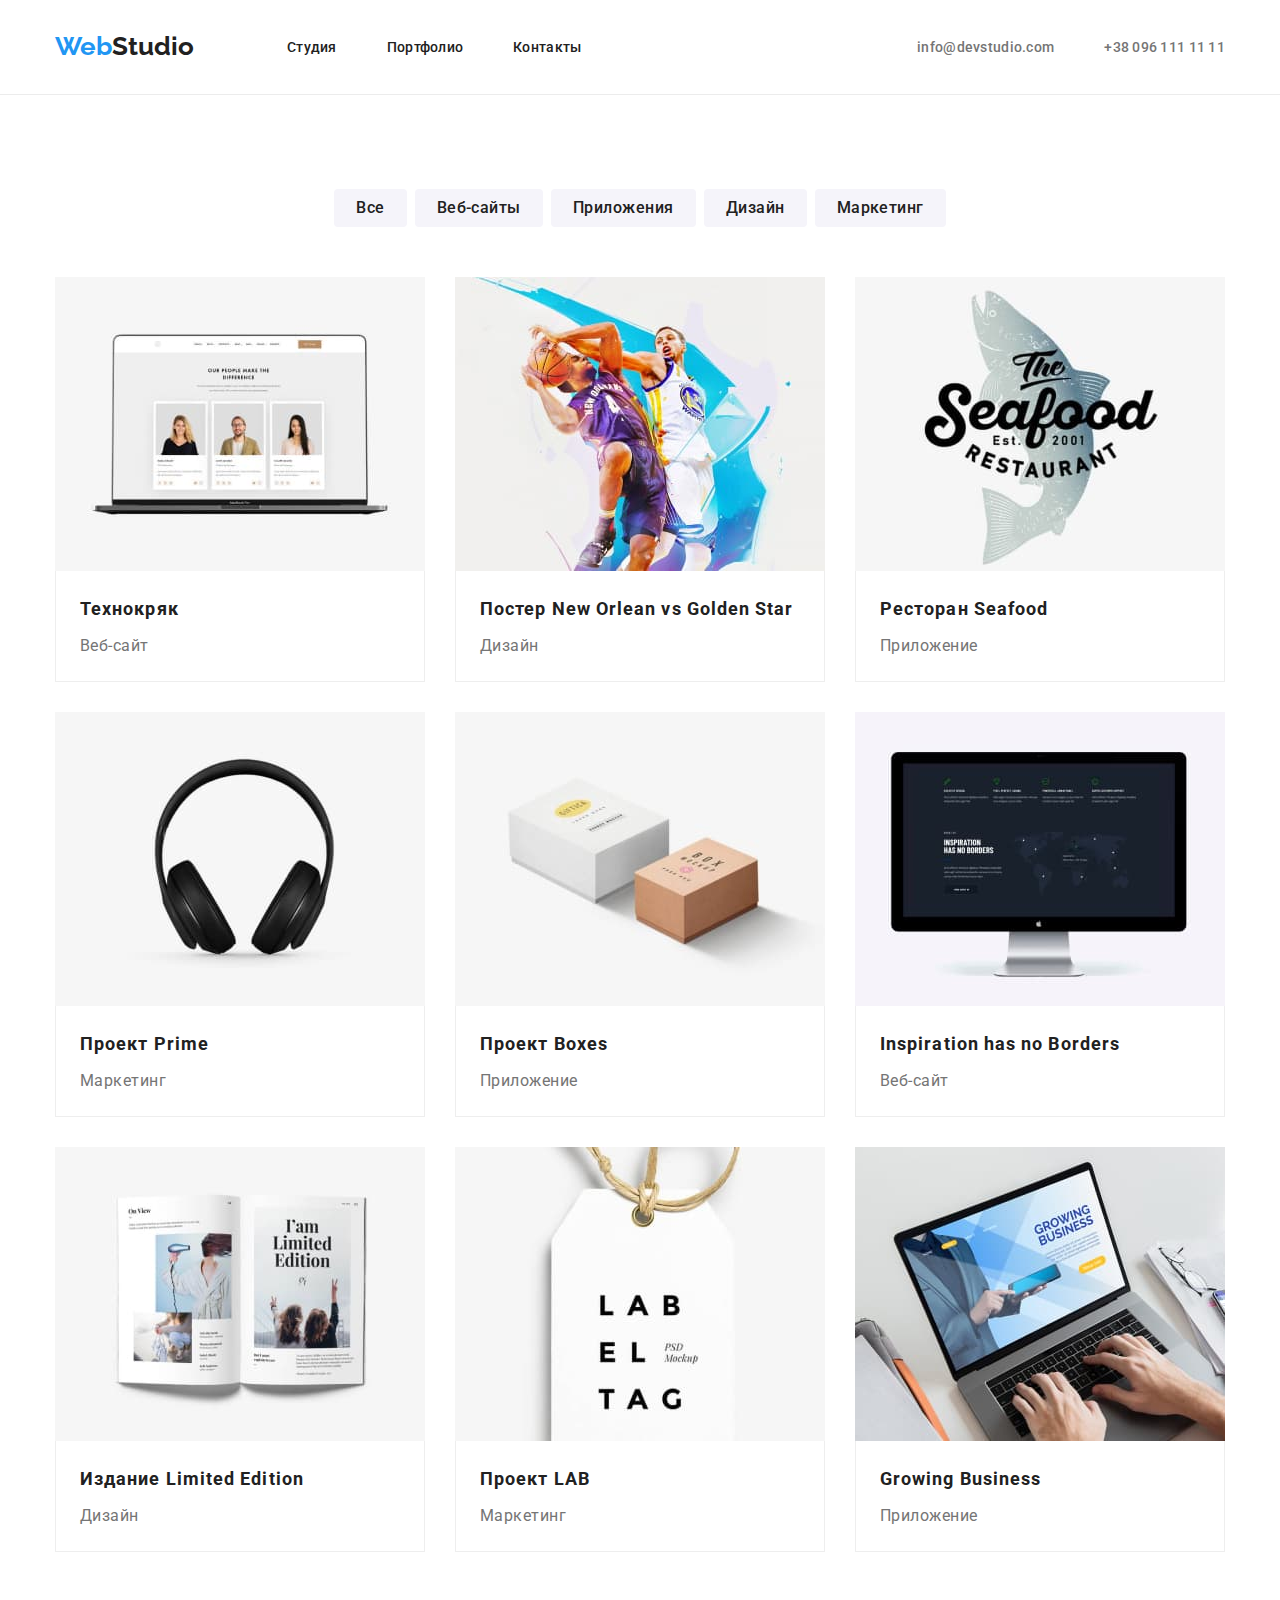
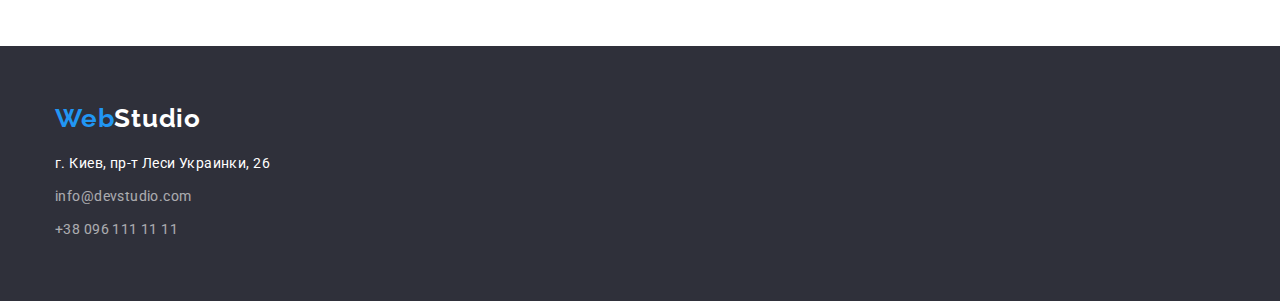
==== portfolio.html @ 2dd40946 "cloned hw3" ====
<!DOCTYPE html>
<html lang="ru">
<head>
    <meta charset="UTF-8">
    <meta http-equiv="X-UA-Compatible" content="IE=edge">
    <meta name="viewport" content="width=device-width, initial-scale=1.0">
    <title>Porfolio</title>
    <link rel="preconnect" href="https://fonts.gstatic.com">
    <link href="https://fonts.googleapis.com/css2?family=Raleway:wght@700&family=Roboto:wght@400;500;700;900&display=swap" rel="stylesheet">
    <link rel="stylesheet" href="https://cdnjs.cloudflare.com/ajax/libs/modern-normalize/1.0.0/modern-normalize.min.css">
    <link rel="stylesheet" href="./css/styles.css">
</head>
<body>
    <header class="page-header">
        <div class="container">
        <nav class="container-nav">
       <a href="./index.html" class="logo"><span class="span-logo">Web</span>Studio</a>
       <ul class="site-nav">
           <li class="item"> <a href="./index.html" class="link">Студия</a> </li>
           <li class="item"> <a href="./portfolio.html" class="link">Портфолио</a> </li>
           <li class="item"> <a href="" class="link">Контакты</a> </li>
        </ul>  
        </nav>
       <ul class="contact-info">
           <li class="item"> <a href="mailto:info@devstudio.com" class="link">info@devstudio.com </a> </li>
           <li class="item"> <a href="tel:+380961111111" class="link">+38 096 111 11 11 </a> </li>
       </ul>
       </div>
    </header>
     <main>
         <section class="section">
             <div class="container">
             <ul class=" buttons button-list" >
                 <li class="list-for-button"><button type="button" class="button">Все</button></li>
                 <li class="list-for-button"><button type="button" class="button">Веб-сайты</button></li>
                 <li class="list-for-button"><button type="button" class="button">Приложения</button></li>
                 <li class="list-for-button"><button type="button" class="button">Дизайн</button></li>
                 <li class="list-for-button"><button type="button" class="button">Маркетинг</button></li>
             </ul>
             <ul class=" main-info flex-container">
                 <li class="flex-elements">
                     <img class="flex-image" src="./images/home2/photo1.jpg" alt="Веб-сайт" width="370" height="294">
                     <div class="flex-text-cnt">
                        <h2 class="info-header">Технокряк</h2>
                        <p class="info-contant">Веб-сайт</p>
                     </div>
                 </li>
                 <li class="flex-elements">
                    <img class="flex-image" src="./images/home2/photo2.jpg" alt="Дизайн" width="370" height="294">
                    <div class="flex-text-cnt">
                    <h2 class="info-header">Постер New Orlean vs Golden Star</h2>
                    <p class="info-contant">Дизайн</p>
                    </div>
                </li>
                <li class="flex-elements">
                    <img class="flex-image" src="./images/home2/photo3.jpg" alt="Приложение" width="370" height="294">
                    <div class="flex-text-cnt">
                        <h2 class="info-header">Ресторан Seafood</h2>
                        <p class="info-contant">Приложение</p>
                    </div>
                </li>
                <li class="flex-elements">
                    <img class="flex-image" src="./images/home2/photo4.jpg" alt="Маркетинг" width="370" height="294">
                    <div class="flex-text-cnt">
                        <h2 class="info-header">Проект Prime</h2>
                        <p class="info-contant">Маркетинг</p>
                    </div>
                </li>
                <li class="flex-elements">
                    <img class="flex-image" src="./images/home2/photo5.jpg" alt="Приложение" width="370" height="294">
                    <div class="flex-text-cnt">
                        <h2 class="info-header">Проект Boxes</h2>
                        <p class="info-contant">Приложение</p>
                    </div>
                </li>
                <li class="flex-elements">
                    <img class="flex-image" src="./images/home2/photo6.jpg" alt="Веб-сайт" width="370" height="294">
                    <div class="flex-text-cnt">
                        <h2 class="info-header">Inspiration has no Borders</h2>
                        <p class="info-contant">Веб-сайт</p>
                    </div>
                </li>
                <li class="flex-elements">
                    <img class="flex-image" src="./images/home2/photo7.jpg" alt="Дизайн" width="370" height="294">
                    <div class="flex-text-cnt">
                        <h2 class="info-header">Издание Limited Edition</h2>
                        <p class="info-contant">Дизайн</p>
                    </div>
                </li>
                <li class="flex-elements">
                    <img class="flex-image" src="./images/home2/photo8.jpg" alt="Маркетинг" width="370" height="294">
                    <div class="flex-text-cnt">
                        <h2 class="info-header">Проект LAB</h2>
                        <p class="info-contant">Маркетинг</p>
                    </div>
                </li>
                <li class="flex-elements">
                    <img class="flex-image" src="./images/home2/photo9.jpg" alt="Приложение" width="370" height="294">
                    <div class="flex-text-cnt">
                        <h2 class="info-header">Growing Business</h2>
                        <p class="info-contant">Приложение</p>
                    </div>
                </li>
             </ul>
            </div>
         </section>
     </main>
     <footer class="contacs-footer">
        <div class="container">
       <a href="./index.html" class="logo footer-link"><span class="span-logo">Web</span>Studio </a>
          <address class="address-cnt">
              
              <ul>
               <li class="footer-list"> <a class="footer-link" href="https://goo.gl/maps/rLmu8nEPgyhnmsDD9" target="_blank" rel="noopener noreferrer"> г. Киев, пр-т Леси Украинки, 26 </a></li>
               <li class="footer-list"> <a class="footer-link opacity-class" href="mailto:info@devstudio.com">info@devstudio.com </a> </li>
               <li class="footer-list"> <a class="footer-link opacity-class" href="tel:+380961111111">+38 096 111 11 11 </a> </li>
           </ul>
          </address>
       </div>
   </footer>
</body>
</html>
---- css/styles.css ----
:root{
    --primary-text-color: #757575;
    --title-text-color: #212121;
    --accent-color: #2196F3;
    --primary-white-color: #FFFFFF;
    --primary-bg-color: #F5F4FA;

}

body {
    font-family:'Roboto', sans-serif, 'Raleway', sans-serif;
    color: var(--title-text-color);
}
ul {
    list-style-type: none;
    margin: 0;
    padding: 0;
}
h1,h2,h3,p {
    margin: 0;
}
.section {
    padding-top: 94px;
    padding-bottom: 94px;
}
.container {
    padding-left: 15px;
    padding-right: 15px;
    margin-left: auto;
    margin-right: auto;
    width: 1200px;
}
.page-header {
    border-bottom: 1px solid #ECECEC;
    padding-top: 32px;
    padding-bottom: 32px;
}
.page-header .container {
    display: flex;
    align-items: center;
}
.container-nav {
display: flex;
align-items: center;

}

.site-nav {
    display: flex;
    margin-left: 93px;
}
.site-nav .item {
    margin-right: 50px;
}

.site-nav .item:last-child {
    margin-right: 0px;
}
.contact-info {
    display: flex;
    margin-left: auto;
    color: var(--primary-text-color);
}
.contact-info .item + .item {
    margin-left: 50px;
}
.logo {
    font-family: Raleway;
    font-weight: bold;
    font-size: 26px;
    text-decoration: none;
    color: inherit;
}
.logo .span-logo {
    color: var(--accent-color);
}

.link{
    display: block;
    font-size: 14px;
    font-weight: 500;
    line-height: 16px;
    letter-spacing: 0.02em;
    text-align: left;
    color: inherit;
    text-decoration: none;
}
.link:hover,
.link:focus{
    color: var(--accent-color);
}
.hero {
    background-color:#2F303A;
    text-align: center;
    padding-bottom: 200px;
    padding-top: 200px;
}
.hero .order-header {
    margin-top: 0px;
    margin-bottom: 30px;
    color: var(--primary-white-color);
    font-size: 44px;
    font-weight: 900;
    line-height: 60px;
    letter-spacing: 0.06em;
    text-align: center;
    text-transform: uppercase;
}
.order-button {
    display: inline;
}
.hero .order-button {
    color: var(--primary-white-color);
    background-color: var(--accent-color);
    padding: 10px 32px;
    font-family: Roboto;
    font-size: 16px;
    font-weight: 700;
    line-height: 30px;
    letter-spacing: 0.06em;  
    border: none;  
    border-radius: 4px;
}
.company-values {
    display: none;
}
.future-list {
    display: flex;
    flex-wrap: wrap;
}
.future-list .item {
    width: 270px;
}
.future-list .item:not(:last-child) {
    margin-right: 30px;
}

.feauters {
    padding-top: 94px;
}

.feauters .paragraph-header {
    font-size: 14px;
    font-weight: 700;
    line-height: 16px;
    letter-spacing: 0.03em;
    text-align: left;
    text-transform: uppercase;
    margin-bottom: 10px;
}
.feauters .paragraph-content {
    color: var(--primary-text-color);
    font-size: 14px;
    font-weight: 400;
    line-height: 24px;
    letter-spacing: 0.03em;
    text-align: left;  
}
.our-work  {
    font-size: 36px;    
    font-weight: 700;
    line-height: 42px;
    letter-spacing: 0.03em;
    text-align: center;
    margin-bottom: 50px;
    margin-top: 0px;
}
.work-item {
    display: flex;

}
.img-item {
    margin-left: 30px;
}
.work-item .img-item:first-child {
    margin-left: 0px;
}
.team {
    background-color: var(--primary-bg-color);
    padding-top: 94px;
}
.team .team-header {
    font-size: 36px;
    font-weight: 700;
    line-height: 42px;
    letter-spacing: 0.03em;
    text-align: center;
    margin-bottom: 50px;
    margin-top: 0px;
}
.team .members-header {
    font-size: 16px;
    font-weight: 500;
    line-height: 19px;
    letter-spacing: 0.03em;
    margin: 0px 0px 10px 0px;
}
.team .position {
    color: var(--primary-text-color);
    font-size: 16px;
    font-weight: 400;
    line-height: 19px;
    letter-spacing: 0.03em;
    margin: 0px;
}
.member-list {
    display: flex;
}
.member-list .members {
    margin-left: 30px;
    text-align: center;
}
.member-list .members:first-child {
    margin-left: 0px;
}
.team-img {
    display: block;
    max-width: 100%;
}
.member-cnt {
    padding-top: 30px;
    padding-bottom: 30px;
}
.contacs-footer {
    background: #2F303A;
    padding-top: 60px;
    padding-bottom: 60px;
}
.footer-link{
    color: var(--primary-white-color);
    text-decoration: none;
    font-size: 14px;
    font-weight: 400;
    line-height: 24px;
    letter-spacing: 0.03em;
    text-align: left;  
}
.address-cnt {
    margin-top: 20px;
    font-style: normal;
}
.footer-list {
    margin-bottom: 9px;
}
.footer-list:last-child {
    margin-bottom: 0px;
}
.opacity-class{
    opacity: 60%;
}
.contacs-footer .logo {
    font-family: Raleway;
    font-weight: bold;
    font-size: 26px;
    text-decoration: none;
}
.button-list {
    display: flex;
    justify-content: center;
}
.list-for-button {
    margin-right: 8px;
}
.list-for-button:last-child {
    margin-right: 0px;
}
.button {
    border-radius: 4px;
    border: none;
    padding: 6px 22px;
    font-size: 16px;
    font-weight: 500;
    line-height: 26px;
    letter-spacing: 0.03em;
    background-color: var(--primary-bg-color);
    text-decoration: none;
    color: var(--title-text-color); 
    text-align: center;   
}

.button-list li button:hover, button li button:focus {
    background-color: var(--accent-color);
    color: var(--primary-white-color);
}
.buttons {
    padding-bottom: 0px;
}
.main-info {
    margin-left: auto;
    margin-right: auto;
    margin-top: 50px;
}
.flex-container {
    display: flex;
    flex-wrap: wrap;
}
.flex-elements {
    width: calc((100% - 2 * 30px) / 3);
    margin-right: 30px;
    margin-bottom: 30px;
}
.flex-elements:nth-child(3n) {
    margin-right: 0px;
}
.flex-elements:nth-last-child(-n +3 ) {
    margin-bottom: 0px;
}
.flex-image {
    display: block;
}
.flex-text-cnt {
    border: 1px solid #EEEEEE;
    border-top: none;
    padding: 20px 24px;
}

.main-info .info-header{
    font-size: 18px;
    font-weight: 700;
    line-height: 36px;
    letter-spacing: 0.06em;
    text-align: left;
    margin: 0px 0px 4px 0px;
}
.main-info .info-contant{
    color: var(--primary-text-color);
    font-size: 16px;
    font-weight: 400;
    line-height: 30px;
    letter-spacing: 0.03em;
    text-align: left;
    margin: 0px;
}

.card {
    border-radius: 4px;
    box-shadow: 0px 0px 0px rgb(0 0 0 / 20%);
    background-color: var(--primary-white-color);
}
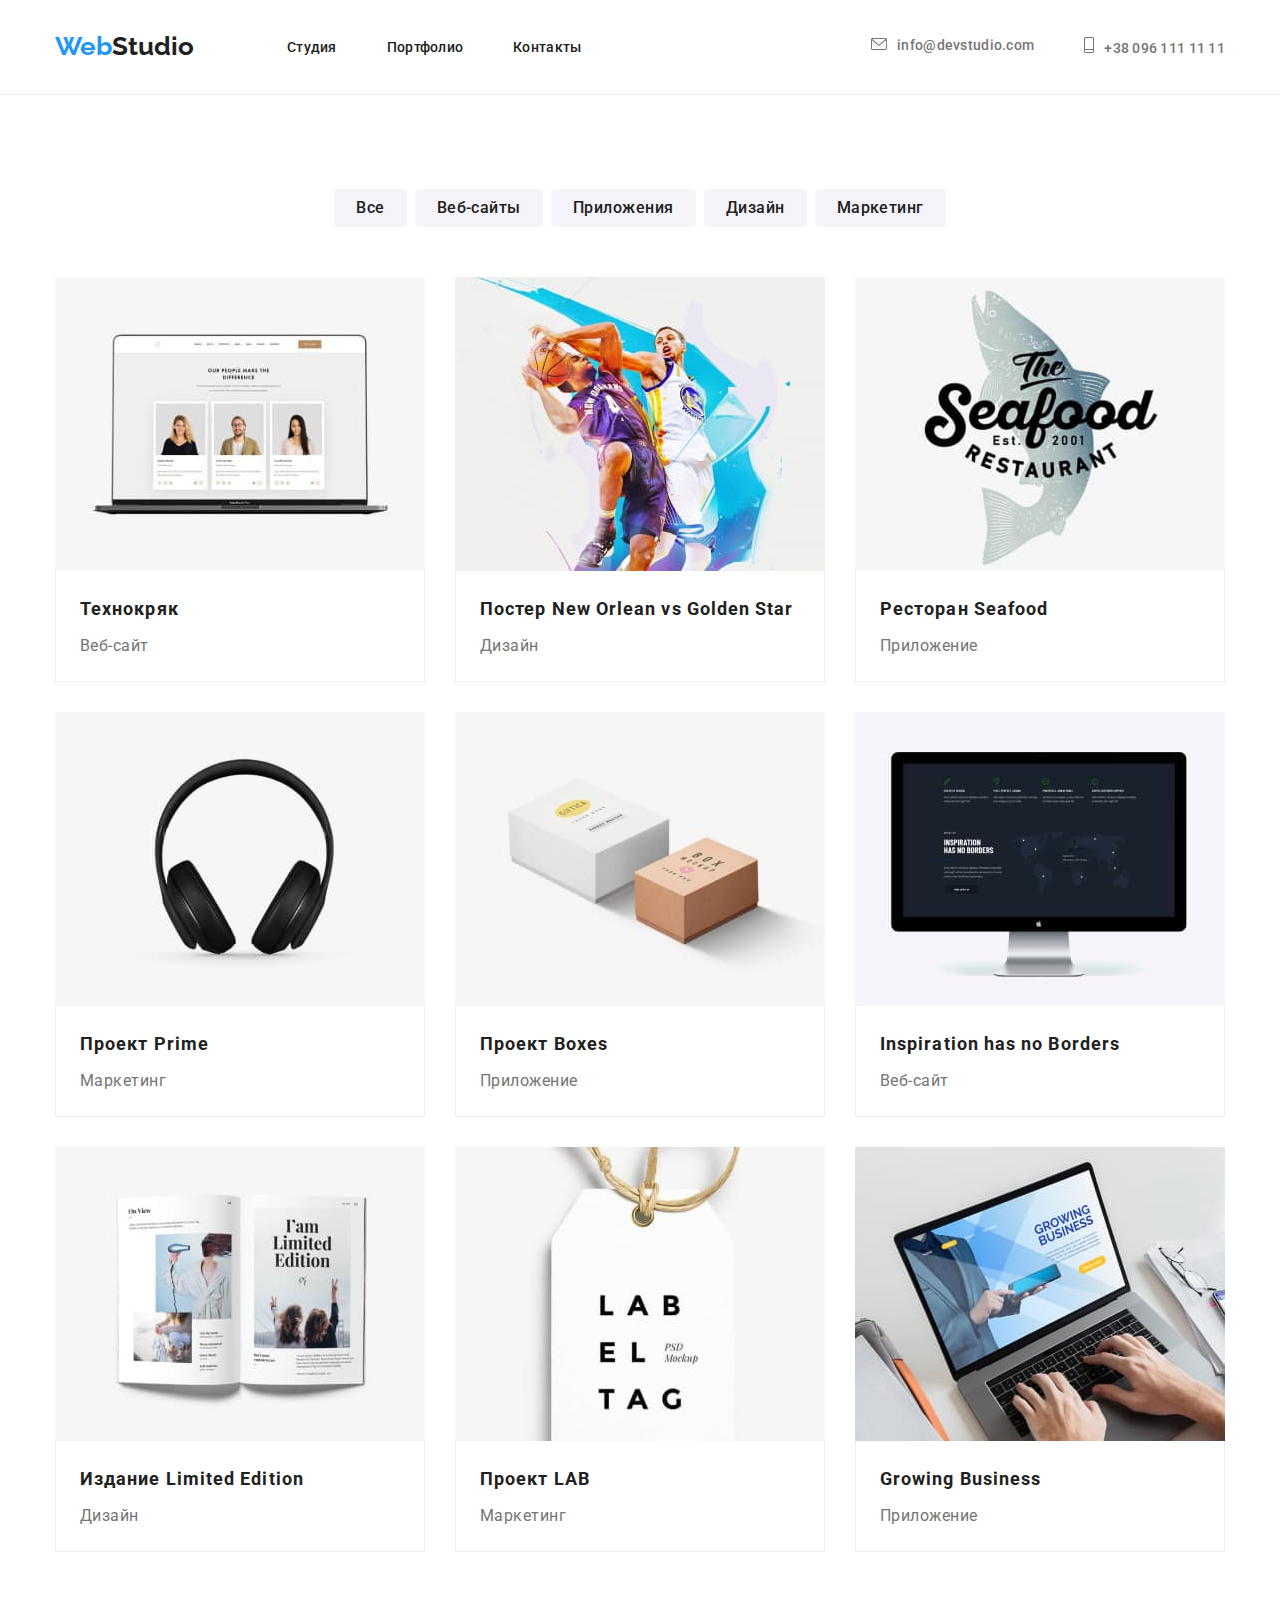
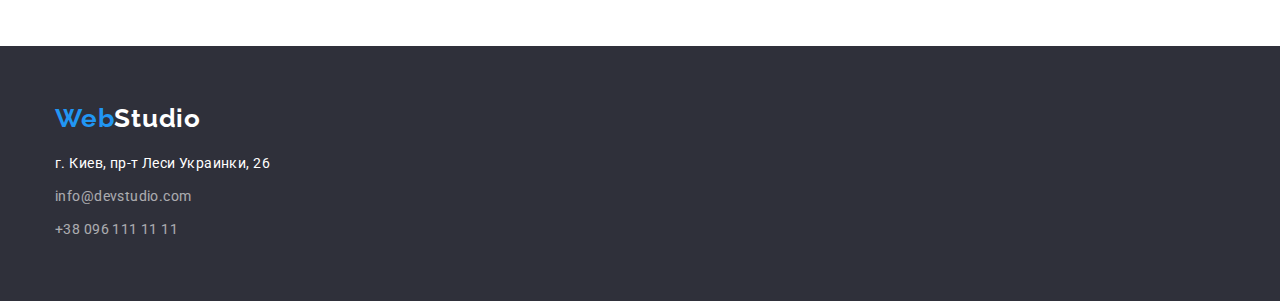
==== commit 7e21127a: "second commit" ====
--- a/portfolio.html
+++ b/portfolio.html
@@ -22,8 +22,18 @@
         </ul>  
         </nav>
        <ul class="contact-info">
-           <li class="item"> <a href="mailto:info@devstudio.com" class="link">info@devstudio.com </a> </li>
-           <li class="item"> <a href="tel:+380961111111" class="link">+38 096 111 11 11 </a> </li>
+           <li class="item"> <a href="mailto:info@devstudio.com" class="link">
+            <svg class="contact-icon" width="16px" height="12px">
+            <use href="./images/sprite.svg#icon-envelope"></use>
+            </svg>info@devstudio.com 
+               </a> 
+            </li>
+           <li class="item"> <a href="tel:+380961111111" class="link">
+            <svg class="contact-icon" width="10px" height="16px">
+            <use href="./images/sprite.svg#icon-cell"></use>
+            </svg>+38 096 111 11 11 
+                </a> 
+            </li>
        </ul>
        </div>
     </header>
--- a/css/styles.css
+++ b/css/styles.css
@@ -63,6 +63,10 @@
 }
 .contact-info .item + .item {
     margin-left: 50px;
+}
+.contact-icon {
+    margin-right: 10px;
+    fill: currentColor;
 }
 .logo {
     font-family: Raleway;
@@ -89,6 +93,21 @@
 .link:focus{
     color: var(--accent-color);
 }
+.overlay {
+    max-width: 1600px;
+    height: 600px;
+    margin-left: auto;
+    margin-right: auto;
+    background-image:linear-gradient(
+        to right,
+        rgba( 47, 48, 58, 0.4),
+        rgba( 47, 48, 58, 0.4)
+    ), 
+    url(../images/overlay.jpg);
+    background-size: cover;
+    background-position: center;
+    background-repeat: no-repeat;
+}
 .hero {
     background-color:#2F303A;
     text-align: center;
@@ -221,6 +240,35 @@
     padding-top: 30px;
     padding-bottom: 30px;
 }
+.socials-icons {
+    display: inline-flex;
+}
+.socials-icons-item.item:not(:last-child) {
+    margin-right: 10px;
+}
+.socials-icons-link {
+    display: flex;
+    align-items: center;
+    justify-content: center;
+    width: 44px;
+    height: 44px;
+    border-radius: 50%;
+    background-color: var(--primary-white-color);
+}
+.socials-icons-link:hover, 
+.socials-icons-link:focus {
+    background-color: var(--accent-color);
+}
+.socials-icons-link:hover .socials-icons-svg, 
+.socials-icons-link:focus .socials-icons-svg {
+    fill: var(--primary-white-color);
+    
+}
+.socials-icons-svg {
+    width: 20px;
+    height: 20px;
+    fill: #AFB1B8;
+}
 .contacs-footer {
     background: #2F303A;
     padding-top: 60px;
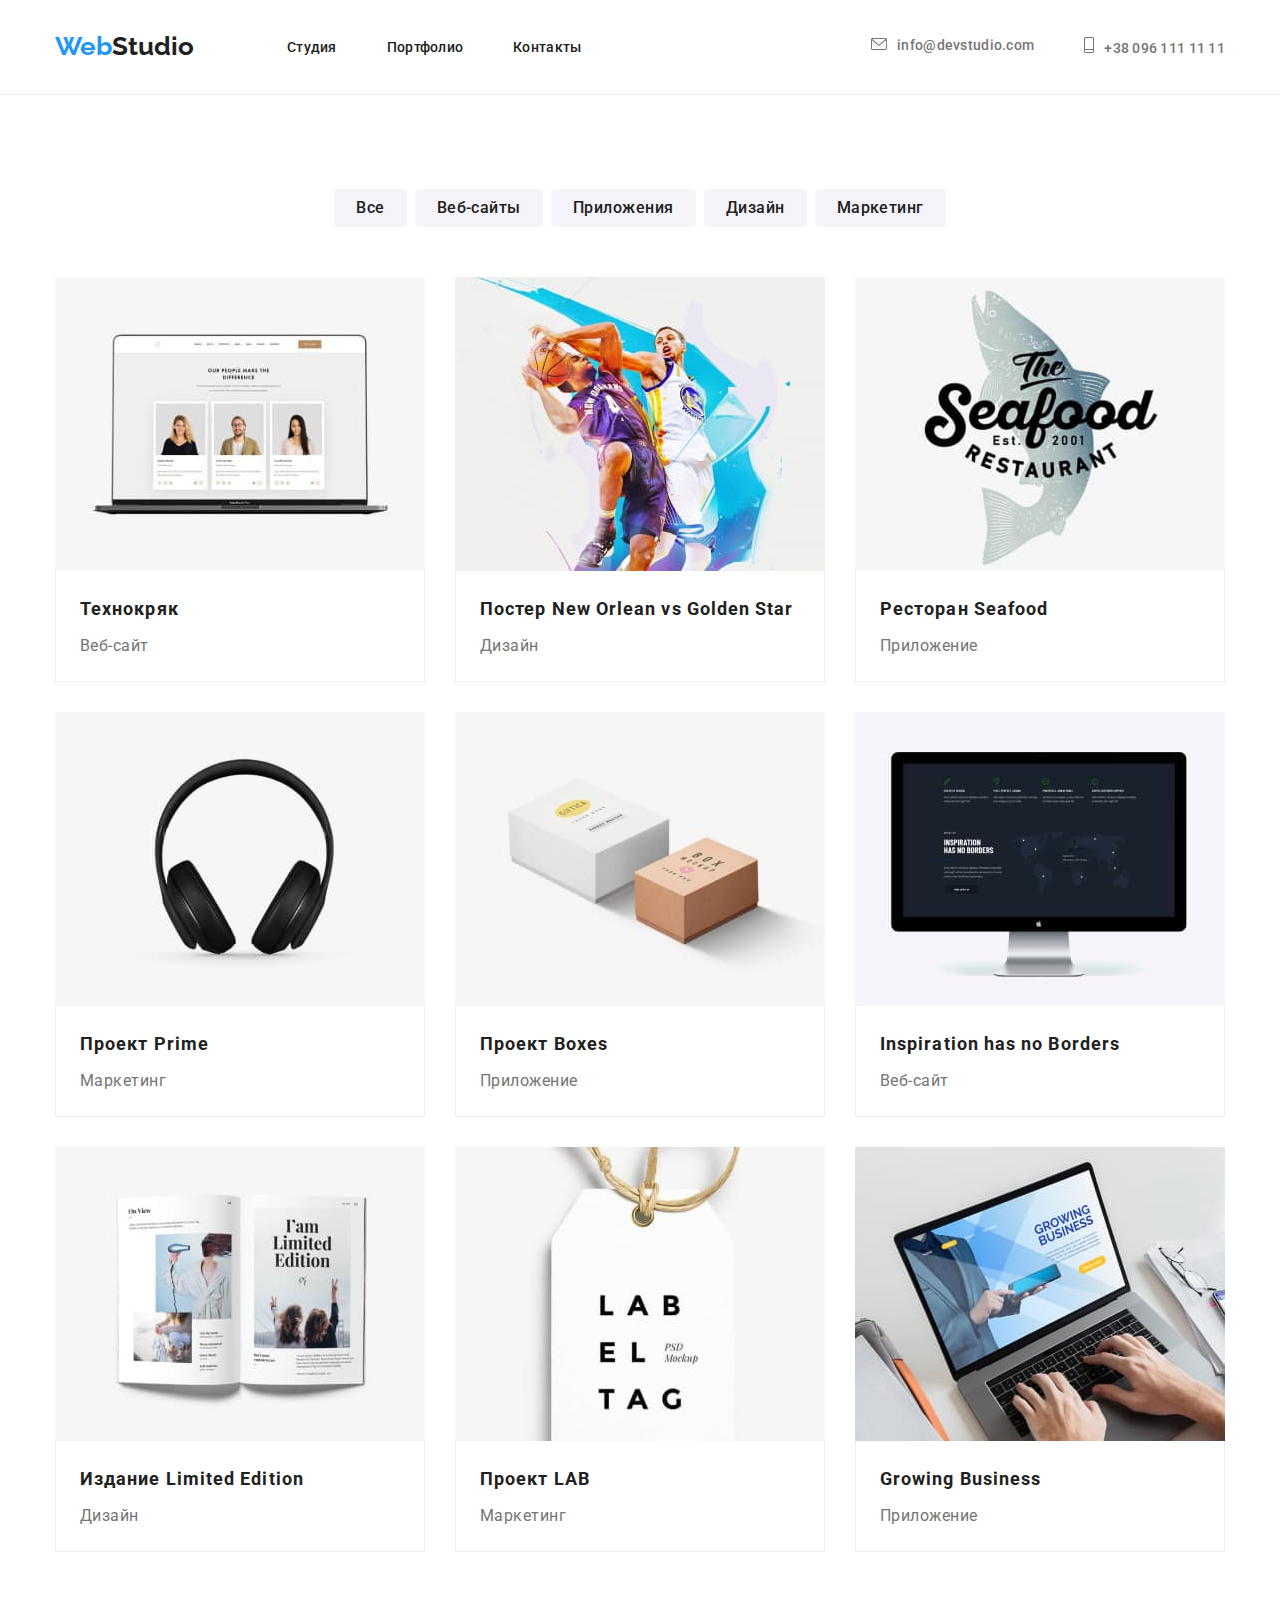
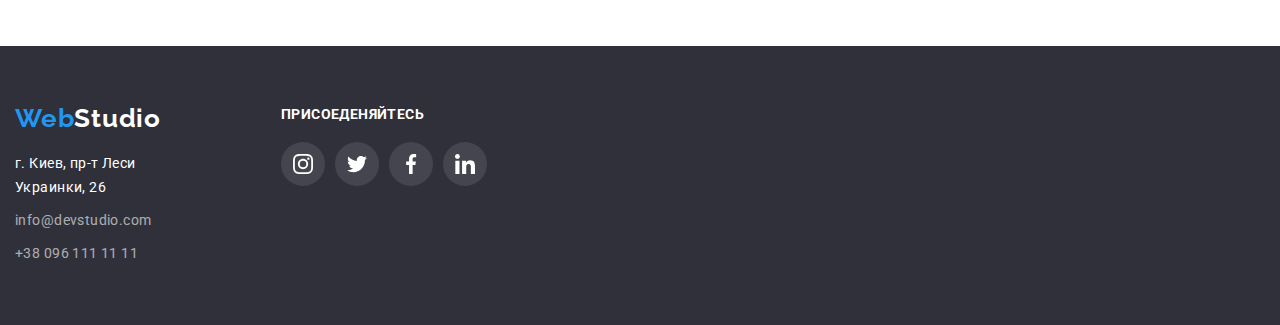
==== commit c71cd888: "sixth commit" ====
--- a/portfolio.html
+++ b/portfolio.html
@@ -115,8 +115,8 @@
             </div>
          </section>
      </main>
-     <footer class="contacs-footer">
-        <div class="container">
+     <footer class="contacs-footer footer-container">
+        <div class="footer-cont">
        <a href="./index.html" class="logo footer-link"><span class="span-logo">Web</span>Studio </a>
           <address class="address-cnt">
               
@@ -127,6 +127,39 @@
            </ul>
           </address>
        </div>
+       <div class="footer-join container">
+           <h3 class="footer-join-h">Присоеденяйтесь</h3>
+           <ul class="footer-icons">
+            <li class="footer-icons-item">
+                <a href="" class="footer-icons-link">
+                    <svg class="footer-icons-svg">
+                        <use href="./images/sprite.svg#icon-instagram"></use>
+                    </svg>
+                </a>
+            </li>
+            <li class="footer-icons-item">
+                <a href="" class="footer-icons-link">
+                    <svg class="footer-icons-svg">
+                        <use href="./images/sprite.svg#icon-twitter"></use>
+                    </svg>
+                </a>
+            </li>
+            <li class="footer-icons-item">
+                <a href="" class="footer-icons-link">
+                    <svg class="footer-icons-svg">
+                        <use href="./images/sprite.svg#icon-facebook"></use>
+                    </svg>
+                </a>
+            </li>
+            <li class="footer-icons-item">
+                <a href="" class="footer-icons-link">
+                    <svg class="footer-icons-svg">
+                        <use href="./images/sprite.svg#icon-linkedin"></use>
+                    </svg>
+                </a>
+            </li>
+        </ul>
+       </div>
    </footer>
 </body>
 </html>--- a/css/styles.css
+++ b/css/styles.css
@@ -175,6 +175,19 @@
     letter-spacing: 0.03em;
     text-align: left;  
 }
+.features-box-color {
+    height: 120px;
+    margin-bottom: 30px;
+    background-color: #F5F4FA;
+    display: flex;
+    justify-content: center;
+    align-items: center;
+}
+.features-icon-svg {
+    width: 70px;
+    height: 70px;
+
+}
 .our-work  {
     font-size: 36px;    
     font-weight: 700;
@@ -243,7 +256,7 @@
 .socials-icons {
     display: inline-flex;
 }
-.socials-icons-item.item:not(:last-child) {
+.socials-icons-item:not(:last-child) {
     margin-right: 10px;
 }
 .socials-icons-link {
@@ -261,13 +274,40 @@
 }
 .socials-icons-link:hover .socials-icons-svg, 
 .socials-icons-link:focus .socials-icons-svg {
-    fill: var(--primary-white-color);
-    
+    fill: var(--primary-white-color); 
 }
 .socials-icons-svg {
     width: 20px;
     height: 20px;
     fill: #AFB1B8;
+}
+.customer-icons {
+    display: inline-flex;
+}
+.customer-icons-item {
+    border: 1px solid #AFB1B8;
+    border-radius: 4%;
+    height: 92px;
+    width: 170px;
+    display: flex;
+    justify-content: center;
+    align-items: center;
+    cursor: pointer;
+    fill: #AFB1B8;
+}
+.customer-icons-item:not(:last-child) {
+    margin-right: 30px;
+}
+.customer-icons-svg {
+    width: 106px;
+    height: 60px;
+    fill: inherit;
+}
+.customer-icons-item:focus , 
+.customer-icons-item:hover {
+    color: var(--accent-color);
+    border-color: var(--accent-color);
+    fill: var(--accent-color);
 }
 .contacs-footer {
     background: #2F303A;
@@ -283,6 +323,38 @@
     letter-spacing: 0.03em;
     text-align: left;  
 }
+.footer-container {
+    display: flex;
+}
+.footer-icons {
+    display: inline-flex;
+}
+.footer-icons-item:not(:last-child) {
+    margin-right: 10px;
+}
+.footer-icons-link {
+    display: flex;
+    align-items: center;
+    justify-content: center;
+    width: 44px;
+    height: 44px;
+    border-radius: 50%;
+    background-color:rgba(255, 255, 255, 0.1);
+}
+.footer-icons-link:hover, 
+.footer-icons-link:focus {
+    background-color: var(--accent-color);
+}
+.footer-icons-link:hover .footer-icons-svg, 
+.footer-icons-link:focus .footer-icons-svg {
+    fill: var(--primary-white-color);
+    
+}
+.footer-icons-svg {
+    width: 20px;
+    height: 20px;
+    fill:var(--primary-white-color);
+}
 .address-cnt {
     margin-top: 20px;
     font-style: normal;
@@ -301,6 +373,16 @@
     font-weight: bold;
     font-size: 26px;
     text-decoration: none;
+}
+.footer-join-h {
+    font-size: 14px;
+    font-style: normal;
+    font-weight: 700;
+    line-height: 16px;
+    letter-spacing: 0.03em;
+    text-transform: uppercase;
+    color: var(--primary-white-color);   
+    margin-bottom: 20px;
 }
 .button-list {
     display: flex;
@@ -379,9 +461,12 @@
     text-align: left;
     margin: 0px;
 }
-
 .card {
     border-radius: 4px;
     box-shadow: 0px 0px 0px rgb(0 0 0 / 20%);
     background-color: var(--primary-white-color);
+}
+.footer-cont {
+    padding-left: 15px;
+    padding-right: 70px;
 }